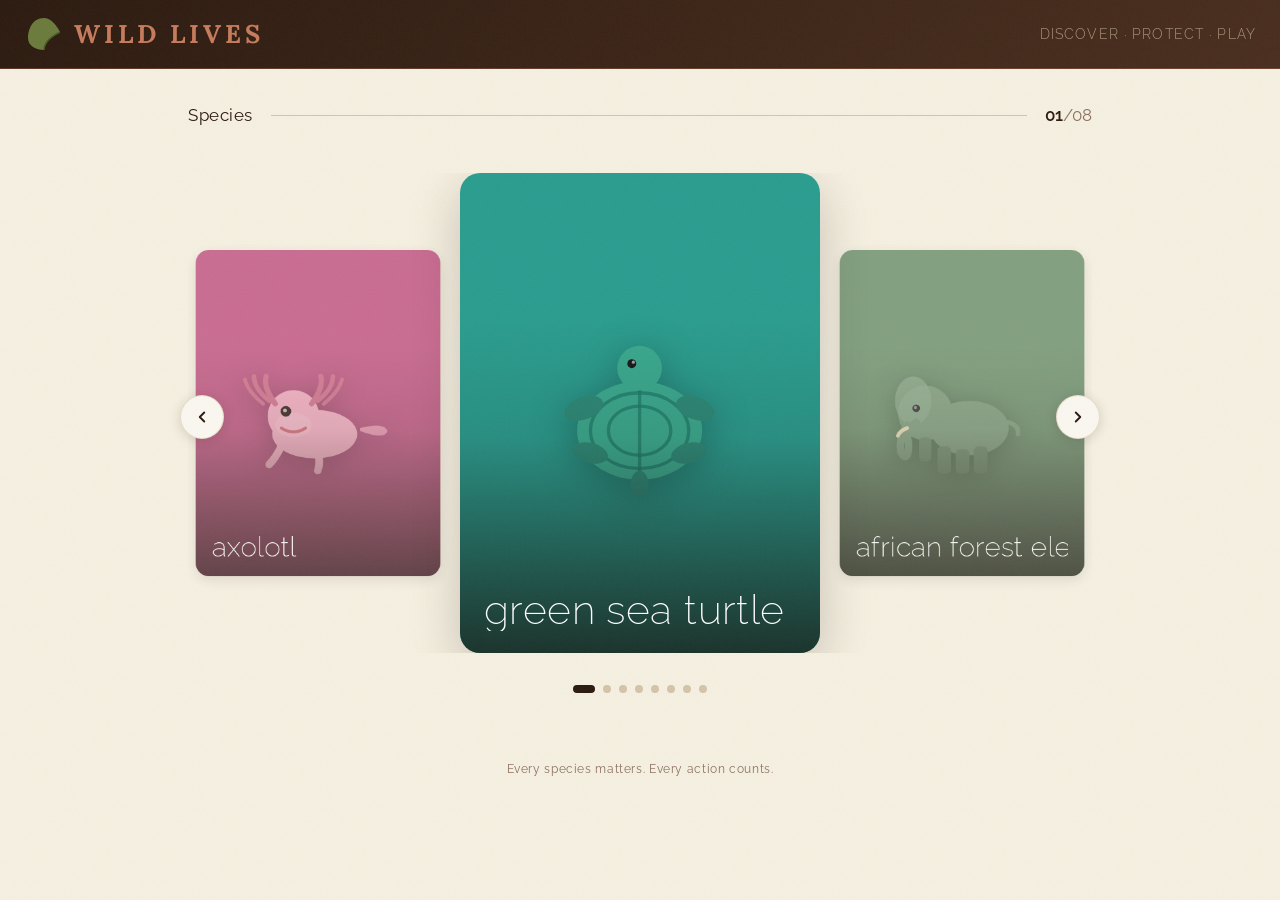
==== index.html @ 4d159b08 "Initial commit — Wild Lives Mobile Museum Touch-optimized wildlife conservation museum with 8 specie" ====
<!DOCTYPE html>
<html lang="en">
<head>
  <meta charset="UTF-8">
  <meta name="viewport" content="width=device-width, initial-scale=1.0, user-scalable=no">
  <meta name="apple-mobile-web-app-capable" content="yes">
  <meta name="mobile-web-app-capable" content="yes">
  <meta name="theme-color" content="#2C1A10">
  <title>Wild Lives — Mobile Museum</title>
  <link rel="preconnect" href="https://fonts.googleapis.com">
  <link rel="preconnect" href="https://fonts.gstatic.com" crossorigin>
  <link href="https://fonts.googleapis.com/css2?family=Lora:ital,wght@0,400;0,500;0,600;0,700;1,400&family=Raleway:wght@300;400;500;600;700&display=swap" rel="stylesheet">
  <link rel="stylesheet" href="style/main.css">
</head>
<body>
  <header class="site-header">
    <div class="header-inner">
      <div class="logo-area">
        <svg class="logo-leaf" viewBox="0 0 40 40" width="40" height="40" aria-hidden="true">
          <path d="M20,4 C8,4 4,16 4,24 C4,32 12,36 20,36 C20,28 28,22 36,18 C32,10 26,4 20,4 Z" fill="#6B7B3C"/>
          <path d="M20,36 C20,28 28,22 36,18" stroke="#4A5E28" stroke-width="1.5" fill="none"/>
        </svg>
        <h1 class="logo-text">WILD LIVES</h1>
      </div>
      <p class="tagline">Discover · Protect · Play</p>
    </div>
  </header>

  <main class="gallery" id="gallery" role="main">
    <div class="carousel-header">
      <span class="carousel-label">Species</span>
      <div class="carousel-rule"></div>
      <span class="carousel-counter" id="carousel-counter"><b>01</b>/08</span>
    </div>
    <div class="carousel-viewport" id="carousel-viewport">
      <button class="carousel-nav carousel-nav--prev" id="carousel-prev" aria-label="Previous species">
        <svg width="18" height="18" viewBox="0 0 24 24" fill="none" stroke="currentColor" stroke-width="2.5" stroke-linecap="round" stroke-linejoin="round" aria-hidden="true"><polyline points="15 18 9 12 15 6"/></svg>
      </button>
      <div class="carousel-track" id="gallery-grid"></div>
      <button class="carousel-nav carousel-nav--next" id="carousel-next" aria-label="Next species">
        <svg width="18" height="18" viewBox="0 0 24 24" fill="none" stroke="currentColor" stroke-width="2.5" stroke-linecap="round" stroke-linejoin="round" aria-hidden="true"><polyline points="9 18 15 12 9 6"/></svg>
      </button>
    </div>
    <div class="carousel-dots" id="carousel-dots"></div>
  </main>

  <footer class="site-footer">
    <p>Every species matters. Every action counts.</p>
  </footer>

  <!-- Species Detail Modal -->
  <div class="modal-overlay" id="detail-modal" hidden aria-modal="true" role="dialog" aria-labelledby="modal-name">
    <div class="modal-backdrop" id="detail-backdrop"></div>
    <div class="modal-card" role="document">
      <button class="btn-close" id="close-detail" aria-label="Close details">&#x2715;</button>
      <div class="modal-art-area" id="modal-art"></div>
      <div class="modal-content">
        <div class="modal-header-row">
          <span class="status-badge" id="modal-status"></span>
          <div>
            <h2 class="modal-title" id="modal-name"></h2>
            <p class="scientific-name" id="modal-scientific"></p>
          </div>
        </div>
        <div class="modal-stats-row">
          <div class="stat-chip">
            <svg width="14" height="14" viewBox="0 0 24 24" fill="none" stroke="currentColor" stroke-width="2"><circle cx="12" cy="12" r="10"/><line x1="12" y1="8" x2="12" y2="12"/><line x1="12" y1="16" x2="12.01" y2="16"/></svg>
            <span id="modal-population"></span>
          </div>
          <div class="stat-chip">
            <svg width="14" height="14" viewBox="0 0 24 24" fill="none" stroke="currentColor" stroke-width="2"><path d="M3 9l9-7 9 7v11a2 2 0 0 1-2 2H5a2 2 0 0 1-2-2z"/></svg>
            <span id="modal-habitat"></span>
          </div>
        </div>
        <div class="threat-box" id="modal-threat"></div>
        <ul class="facts-list" id="modal-facts"></ul>
        <button class="btn-play" id="btn-play" aria-label="Play mini game for this species">
          <svg width="18" height="18" viewBox="0 0 24 24" aria-hidden="true"><polygon points="6,4 20,12 6,20" fill="currentColor"/></svg>
          Play Game
        </button>
      </div>
    </div>
  </div>

  <!-- Game Modal -->
  <div class="modal-overlay game-overlay" id="game-modal" hidden aria-modal="true" role="dialog" aria-label="Mini game">
    <canvas id="game-canvas" aria-label="Game canvas"></canvas>
    <button class="btn-close game-close-btn" id="close-game" aria-label="Close game">&#x2715;</button>
  </div>

  <script src="js/data.js"></script>
  <script src="js/games/engine.js"></script>
  <script src="js/app.js"></script>
</body>
</html>
---- style/main.css ----
/* ═══════════════════════════════════════════
   WILD LIVES — Mobile Museum Styles
   Design: Nature Distilled — Earthy, Warm, Organic
   Touch-optimized: 16:9 kiosk + phones
═══════════════════════════════════════════ */

@import url('https://fonts.googleapis.com/css2?family=Lora:ital,wght@0,400;0,500;0,600;0,700;1,400&family=Raleway:wght@300;400;500;600;700&display=swap');

:root {
  /* Nature Distilled Palette */
  --bg-page:       #F5F0E1;
  --bg-card:       #FAF7F0;
  --bg-card-warm:  #EDE5D8;
  --terracotta:    #C67B5C;
  --sand-beige:    #D4C4A8;
  --warm-clay:     #B5651D;
  --olive:         #6B7B3C;
  --mahogany:      #2C1A10;
  --cream:         #F5F0E1;
  --text-dark:     #2C1A10;
  --text-mid:      #5C4033;
  --text-muted:    #8C7060;
  --text-light:    #F5F0E1;
  --card-w:        clamp(220px, 38vw, 360px);
  --card-h:        clamp(300px, 52vw, 480px);
  --side-scale:    0.68;
  --shadow:        rgba(90,60,30,0.12);
  --shadow-md:     rgba(90,60,30,0.24);

  --status-cr:    #c0392b;
  --status-en:    #d4631a;
  --status-vu:    #b8960a;

  --radius-card:  20px;
  --radius-btn:   40px;
  --touch-min:    52px;

  --transition: 0.28s cubic-bezier(0.4,0,0.2,1);
}

/* ── Reset ── */
*, *::before, *::after { box-sizing: border-box; margin: 0; padding: 0; }
html { -webkit-tap-highlight-color: transparent; }
body {
  font-family: 'Raleway', system-ui, -apple-system, "Segoe UI", sans-serif;
  background: var(--bg-page);
  color: var(--text-dark);
  min-height: 100dvh;
  overflow-x: hidden;
  -webkit-font-smoothing: antialiased;
  position: relative;
}

/* Subtle grain texture overlay — characteristic of Nature Distilled */
body::after {
  content: '';
  position: fixed;
  inset: 0;
  pointer-events: none;
  z-index: 9999;
  opacity: 0.04;
  background-image: url("data:image/svg+xml,%3Csvg viewBox='0 0 256 256' xmlns='http://www.w3.org/2000/svg'%3E%3Cfilter id='n'%3E%3CfeTurbulence type='fractalNoise' baseFrequency='0.85' numOctaves='4' stitchTiles='stitch'/%3E%3C/filter%3E%3Crect width='100%25' height='100%25' filter='url(%23n)'/%3E%3C/svg%3E");
  background-size: 128px 128px;
}

ul { list-style: none; }
button { border: none; cursor: pointer; font-family: inherit; }
svg { display: block; }

/* ── Header ── */
.site-header {
  position: sticky;
  top: 0;
  z-index: 10;
  background: linear-gradient(135deg, #2C1A10 0%, #4A2E1E 100%);
  border-bottom: 1px solid rgba(198,123,92,0.3);
  padding: 14px 24px;
}
.header-inner {
  max-width: 1400px;
  margin: 0 auto;
  display: flex;
  align-items: center;
  justify-content: space-between;
  gap: 12px;
}
.logo-area {
  display: flex;
  align-items: center;
  gap: 10px;
}
.logo-leaf { flex-shrink: 0; }
.logo-text {
  font-family: 'Lora', Georgia, "Times New Roman", serif;
  font-size: clamp(1.1rem, 3vw, 1.6rem);
  font-weight: 700;
  letter-spacing: 0.15em;
  color: var(--terracotta);
  line-height: 1;
}
.tagline {
  font-size: clamp(0.7rem, 1.8vw, 0.88rem);
  color: rgba(212,196,168,0.7);
  letter-spacing: 0.08em;
  text-transform: uppercase;
  font-weight: 300;
}

/* ── Gallery / Carousel ── */
.gallery {
  max-width: 960px;
  margin: 0 auto;
  padding: 36px 28px 48px;
}

/* Header row: Species ──────── 01/08 */
.carousel-header {
  display: flex;
  align-items: center;
  gap: 18px;
  margin-bottom: 32px;
}
.carousel-label {
  font-family: 'Raleway', sans-serif;
  font-size: 1.05rem;
  font-weight: 400;
  color: var(--text-dark);
  letter-spacing: 0.03em;
  white-space: nowrap;
}
.carousel-rule {
  flex: 1;
  height: 1px;
  background: var(--sand-beige);
}
.carousel-counter {
  font-family: 'Raleway', sans-serif;
  font-size: 1.05rem;
  color: var(--text-muted);
  white-space: nowrap;
}
.carousel-counter b {
  font-weight: 600;
  color: var(--text-dark);
}

/* Viewport: clips overflow, contains arrows */
.carousel-viewport {
  position: relative;
  display: flex;
  align-items: center;
  justify-content: center;
  touch-action: pan-y;
  cursor: grab;
}
.carousel-viewport:active {
  cursor: grabbing;
}

/* Track: three cards in a row — fixed height prevents layout pop */
.carousel-track {
  display: flex;
  align-items: center;
  justify-content: center;
  gap: clamp(12px, 2vw, 20px);
  width: 100%;
  overflow: hidden;
  height: clamp(300px, 52vw, 480px);
  margin: 16px 0 24px;
}

/* ── Species Card (carousel version) ── */
.species-card {
  flex-shrink: 0;
  /* Fixed base = center card size; visual sizing via scale (GPU-accelerated) */
  width: var(--card-w);
  height: var(--card-h);
  border-radius: 20px;
  overflow: hidden;
  cursor: pointer;
  position: relative;
  -webkit-user-select: none;
  user-select: none;
  touch-action: manipulation;
  will-change: scale, translate, opacity;
  /* Only compositor-thread properties — no layout reflow */
  transition: scale   0.42s cubic-bezier(0.34,1.10,0.64,1),
              translate 0.42s cubic-bezier(0.34,1.10,0.64,1),
              opacity  0.42s cubic-bezier(0.4,0,0.2,1),
              box-shadow 0.42s cubic-bezier(0.4,0,0.2,1);
}

/* Flex order ensures left|center|right regardless of DOM position */
.species-card.is-left   { order: 1; }
.species-card.is-center { order: 2; }
.species-card.is-right  { order: 3; }
.species-card.is-hidden { order: 4; display: none; }

/* Center card — full size */
.species-card.is-center {
  scale: 1;
  opacity: 1;
  box-shadow: 0 16px 48px rgba(44,26,16,0.22);
  z-index: 2;
}

/* Side cards — scaled down, compensate layout space with negative margin */
.species-card.is-left,
.species-card.is-right {
  scale: var(--side-scale);
  margin-inline: calc(var(--card-w) * (var(--side-scale) - 1) / 2);
  opacity: 0.82;
  box-shadow: 0 6px 20px rgba(44,26,16,0.12);
  z-index: 1;
}

/* Hover lift */
@media (hover: hover) {
  .species-card.is-center:hover {
    translate: 0 -5px;
    box-shadow: 0 24px 56px rgba(44,26,16,0.28);
  }
  .species-card.is-left:hover,
  .species-card.is-right:hover {
    opacity: 1;
    translate: 0 -3px;
  }
}
.species-card:active { scale: 0.96 !important; }
.species-card:focus-visible {
  outline: 3px solid var(--terracotta);
  outline-offset: 3px;
}

/* Full-bleed art inside card */
.card-art-area {
  width: 100%;
  height: 100%;
  display: flex;
  align-items: center;
  justify-content: center;
  position: relative;
  overflow: hidden;
}
.card-art-area svg {
  width: 62%;
  height: 62%;
  position: relative;
  z-index: 1;
  filter: drop-shadow(0 6px 18px rgba(0,0,0,0.25));
  transition: transform 0.35s ease;
}
.species-card:hover .card-art-area svg,
.species-card:focus-visible .card-art-area svg {
  transform: scale(1.08);
}

/* Bottom gradient for text legibility */
.card-gradient {
  position: absolute;
  inset: 0;
  background: linear-gradient(to top, rgba(20,10,5,0.72) 0%, rgba(20,10,5,0.1) 45%, transparent 70%);
  z-index: 2;
  pointer-events: none;
}

/* Name overlay */
.card-name-overlay {
  position: absolute;
  bottom: 0;
  left: 0;
  right: 0;
  padding: clamp(14px, 2.5vw, 22px) clamp(16px, 3vw, 24px);
  z-index: 3;
}
.card-name {
  font-family: 'Raleway', sans-serif;
  font-size: clamp(1.5rem, 3.2vw, 2.6rem);
  font-weight: 200;
  color: #fff;
  letter-spacing: 0.01em;
  line-height: 1;
  text-transform: lowercase;
  overflow: hidden;
  white-space: nowrap;
  text-overflow: clip;
}

/* ── Status Badge colors (kept for modal) ── */
.badge-CR { background: var(--status-cr); }
.badge-EN { background: var(--status-en); }
.badge-VU { background: var(--status-vu); }

/* ── Carousel Navigation ── */
.carousel-nav {
  position: absolute;
  z-index: 10;
  width: 44px;
  height: 44px;
  border-radius: 50%;
  background: var(--bg-card);
  color: var(--text-dark);
  box-shadow: 0 2px 12px rgba(44,26,16,0.15);
  display: flex;
  align-items: center;
  justify-content: center;
  cursor: pointer;
  transition: background var(--transition), box-shadow var(--transition), transform var(--transition);
  border: 1px solid rgba(212,196,168,0.5);
  flex-shrink: 0;
}
.carousel-nav--prev { left: -8px; }
.carousel-nav--next { right: -8px; }
@media (hover: hover) {
  .carousel-nav:hover {
    background: var(--terracotta);
    color: #fff;
    box-shadow: 0 4px 20px rgba(198,123,92,0.35);
  }
}
.carousel-nav:active {
  transform: scale(0.92);
}

/* ── Carousel Dots ── */
.carousel-dots {
  display: flex;
  justify-content: center;
  align-items: center;
  gap: 8px;
  padding-top: 8px;
}
.carousel-dot {
  width: 8px;
  height: 8px;
  border-radius: 50%;
  background: var(--sand-beige);
  border: none;
  cursor: pointer;
  padding: 0;
  transition: background 0.25s ease, width 0.25s ease;
}
.carousel-dot.is-active {
  background: var(--text-dark);
  width: 22px;
  border-radius: 4px;
}

/* ── Status Badge colors ── */
.badge-CR { background: var(--status-cr); }
.badge-EN { background: var(--status-en); }
.badge-VU { background: var(--status-vu); }

/* ── Footer ── */
.site-footer {
  text-align: center;
  padding: 20px;
  color: var(--text-muted);
  font-size: 0.78rem;
  letter-spacing: 0.05em;
}

/* ═══════════════════════════════════════
   MODALS
═══════════════════════════════════════ */
.modal-overlay {
  position: fixed;
  inset: 0;
  z-index: 100;
  display: flex;
  align-items: flex-end;
  justify-content: center;
}
.modal-overlay[hidden] { display: none !important; }
.modal-backdrop {
  position: absolute;
  inset: 0;
  background: rgba(30,15,10,0.80);
  backdrop-filter: blur(6px);
  -webkit-backdrop-filter: blur(6px);
}

/* ── Detail Modal Card ── */
.modal-card {
  position: relative;
  z-index: 1;
  background: var(--bg-card);
  color: var(--text-dark);
  border-radius: 24px 24px 0 0;
  width: 100%;
  max-width: 600px;
  max-height: 92dvh;
  overflow-y: auto;
  overscroll-behavior: contain;
  animation: slideUp 0.32s cubic-bezier(0.4,0,0.2,1);
}
@keyframes slideUp {
  from { transform: translateY(100%); opacity: 0; }
  to   { transform: translateY(0);    opacity: 1; }
}
.modal-art-area {
  width: 100%;
  height: 200px;
  display: flex;
  align-items: center;
  justify-content: center;
  position: relative;
  border-radius: 24px 24px 0 0;
  overflow: hidden;
}
.modal-art-area svg {
  width: 160px;
  height: 160px;
  position: relative;
  z-index: 1;
  filter: drop-shadow(0 6px 20px rgba(90,60,30,0.25));
}
.modal-content {
  padding: 20px 24px 32px;
  display: flex;
  flex-direction: column;
  gap: 14px;
}
.modal-header-row {
  display: flex;
  align-items: flex-start;
  gap: 12px;
  flex-wrap: wrap;
}
.status-badge {
  display: inline-flex;
  align-items: center;
  padding: 5px 14px;
  border-radius: 20px;
  font-size: 0.72rem;
  font-weight: 700;
  letter-spacing: 0.08em;
  text-transform: uppercase;
  color: #fff;
  flex-shrink: 0;
  margin-top: 4px;
}
.modal-title {
  font-family: 'Lora', Georgia, serif;
  font-size: clamp(1.2rem, 4vw, 1.6rem);
  font-weight: 700;
  line-height: 1.2;
  color: var(--text-dark);
}
.scientific-name {
  font-style: italic;
  font-size: 0.82rem;
  color: var(--text-muted);
  margin-top: 2px;
}
.modal-stats-row {
  display: flex;
  gap: 10px;
  flex-wrap: wrap;
}
.stat-chip {
  display: flex;
  align-items: center;
  gap: 6px;
  background: rgba(107,123,60,0.08);
  border: 1px solid rgba(107,123,60,0.2);
  border-radius: 20px;
  padding: 6px 14px;
  font-size: 0.78rem;
  color: var(--text-mid);
}
.threat-box {
  background: rgba(192,57,43,0.06);
  border-left: 3px solid var(--status-cr);
  border-radius: 0 10px 10px 0;
  padding: 10px 14px;
  font-size: 0.84rem;
  color: var(--text-mid);
  line-height: 1.6;
}
.facts-list {
  display: flex;
  flex-direction: column;
  gap: 8px;
}
.facts-list li {
  display: flex;
  gap: 10px;
  align-items: flex-start;
  font-size: 0.85rem;
  color: var(--text-mid);
  line-height: 1.6;
}
/* SVG leaf icon replacing emoji */
.facts-list li::before {
  content: '';
  flex-shrink: 0;
  width: 16px;
  height: 16px;
  margin-top: 2px;
  background-image: url("data:image/svg+xml,%3Csvg xmlns='http://www.w3.org/2000/svg' viewBox='0 0 24 24' fill='%236B7B3C'%3E%3Cpath d='M17 8C8 10 5.9 16.17 3.82 19.41L5.71 21C7 19.76 8.54 18.76 10.34 18.34C12.14 17.91 14.1 18.05 16 19L18 17C16.27 15.42 14.13 14.53 12 14.5C12 14.5 17 12 17 8Z'/%3E%3C/svg%3E");
  background-size: contain;
  background-repeat: no-repeat;
}
.btn-play {
  display: flex;
  align-items: center;
  justify-content: center;
  gap: 10px;
  background: linear-gradient(135deg, var(--terracotta), var(--warm-clay));
  color: #fff;
  font-size: 1rem;
  font-weight: 700;
  font-family: 'Raleway', sans-serif;
  letter-spacing: 0.05em;
  padding: 16px 32px;
  border-radius: var(--radius-btn);
  min-height: var(--touch-min);
  box-shadow: 0 4px 20px rgba(198,123,92,0.4);
  transition: transform var(--transition), box-shadow var(--transition);
  margin-top: 6px;
}
.btn-play:active {
  transform: scale(0.96);
  box-shadow: 0 2px 8px rgba(198,123,92,0.3);
}
@media (hover: hover) {
  .btn-play:hover {
    transform: translateY(-2px);
    box-shadow: 0 8px 28px rgba(198,123,92,0.55);
  }
}

/* ── Close Button ── */
.btn-close {
  position: absolute;
  top: 16px;
  right: 16px;
  z-index: 10;
  border-radius: 50%;
  background: rgba(44,26,16,0.4);
  color: #fff;
  font-size: 1rem;
  display: flex;
  align-items: center;
  justify-content: center;
  transition: background var(--transition);
  min-width: var(--touch-min);
  min-height: var(--touch-min);
  width: var(--touch-min);
  height: var(--touch-min);
}
.btn-close:active, .btn-close:hover {
  background: rgba(44,26,16,0.7);
}

/* ── Game Modal ── */
.game-overlay {
  background: #000;
  align-items: stretch;
  justify-content: stretch;
}
.game-overlay[hidden] { display: none !important; }
#game-canvas {
  display: block;
  width: 100%;
  height: 100%;
  touch-action: none;
}
.game-close-btn {
  position: fixed;
  top: 16px;
  right: 16px;
  z-index: 200;
  background: rgba(0,0,0,0.55);
  color: #fff;
  border-radius: 50%;
  min-width: var(--touch-min);
  min-height: var(--touch-min);
  font-size: 1.1rem;
  display: flex;
  align-items: center;
  justify-content: center;
}

/* ═══════════════════════════════════════
   RESPONSIVE
═══════════════════════════════════════ */

/* Tablet landscape / kiosk 16:9 */
@media (min-width: 1024px) {
  .modal-overlay { align-items: center; }
  .modal-card {
    border-radius: 24px;
    max-height: 88dvh;
  }
}

/* Phone portrait */
@media (max-width: 640px) {
  .gallery { padding: 20px 14px 32px; }
  .header-inner { flex-direction: column; align-items: flex-start; gap: 4px; }
  .carousel-nav--prev { left: -4px; }
  .carousel-nav--next { right: -4px; }
}

/* Landscape phone — tighten card size via CSS vars */
@media (max-width: 768px) and (orientation: landscape) {
  :root {
    --card-w: clamp(160px, 32vw, 260px);
    --card-h: clamp(180px, 46vh, 300px);
  }
  .carousel-track { height: clamp(180px, 46vh, 300px); }
}

/* Focus styles for keyboard navigation */
:focus-visible {
  outline: 3px solid var(--terracotta);
  outline-offset: 2px;
}

/* Respect reduced motion */
@media (prefers-reduced-motion: reduce) {
  *, *::before, *::after { transition-duration: 0.01ms !important; animation-duration: 0.01ms !important; }
}
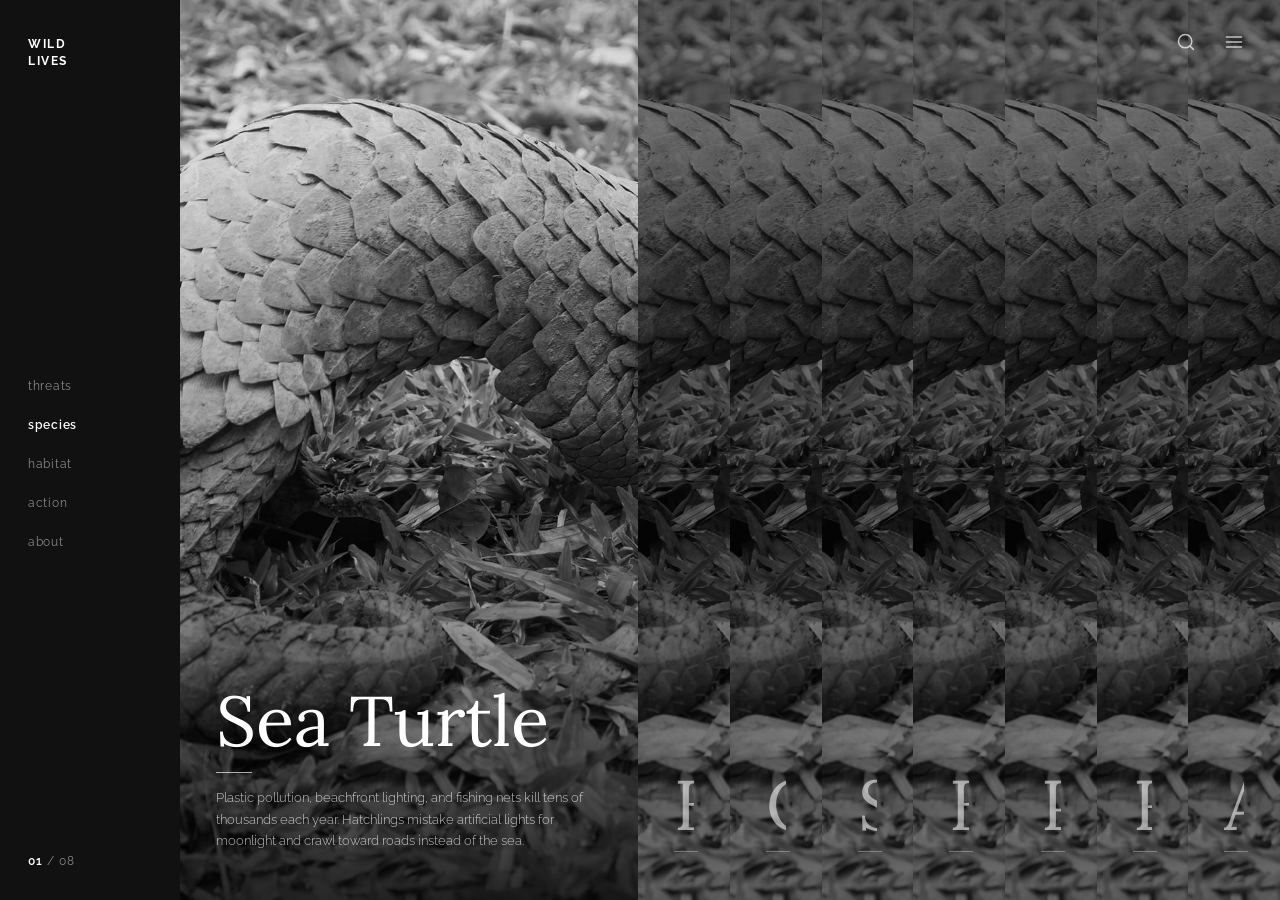
==== commit 7da2768b: "Redesign UI to inDanger-style accordion layout - Replace carousel with full-viewport dark accordion " ====
--- a/index.html
+++ b/index.html
@@ -5,7 +5,7 @@
   <meta name="viewport" content="width=device-width, initial-scale=1.0, user-scalable=no">
   <meta name="apple-mobile-web-app-capable" content="yes">
   <meta name="mobile-web-app-capable" content="yes">
-  <meta name="theme-color" content="#2C1A10">
+  <meta name="theme-color" content="#111111">
   <title>Wild Lives — Mobile Museum</title>
   <link rel="preconnect" href="https://fonts.googleapis.com">
   <link rel="preconnect" href="https://fonts.gstatic.com" crossorigin>
@@ -13,42 +13,40 @@
   <link rel="stylesheet" href="style/main.css">
 </head>
 <body>
-  <header class="site-header">
-    <div class="header-inner">
-      <div class="logo-area">
-        <svg class="logo-leaf" viewBox="0 0 40 40" width="40" height="40" aria-hidden="true">
-          <path d="M20,4 C8,4 4,16 4,24 C4,32 12,36 20,36 C20,28 28,22 36,18 C32,10 26,4 20,4 Z" fill="#6B7B3C"/>
-          <path d="M20,36 C20,28 28,22 36,18" stroke="#4A5E28" stroke-width="1.5" fill="none"/>
-        </svg>
-        <h1 class="logo-text">WILD LIVES</h1>
-      </div>
-      <p class="tagline">Discover · Protect · Play</p>
-    </div>
-  </header>
 
-  <main class="gallery" id="gallery" role="main">
-    <div class="carousel-header">
-      <span class="carousel-label">Species</span>
-      <div class="carousel-rule"></div>
-      <span class="carousel-counter" id="carousel-counter"><b>01</b>/08</span>
-    </div>
-    <div class="carousel-viewport" id="carousel-viewport">
-      <button class="carousel-nav carousel-nav--prev" id="carousel-prev" aria-label="Previous species">
-        <svg width="18" height="18" viewBox="0 0 24 24" fill="none" stroke="currentColor" stroke-width="2.5" stroke-linecap="round" stroke-linejoin="round" aria-hidden="true"><polyline points="15 18 9 12 15 6"/></svg>
-      </button>
-      <div class="carousel-track" id="gallery-grid"></div>
-      <button class="carousel-nav carousel-nav--next" id="carousel-next" aria-label="Next species">
-        <svg width="18" height="18" viewBox="0 0 24 24" fill="none" stroke="currentColor" stroke-width="2.5" stroke-linecap="round" stroke-linejoin="round" aria-hidden="true"><polyline points="9 18 15 12 9 6"/></svg>
-      </button>
-    </div>
-    <div class="carousel-dots" id="carousel-dots"></div>
-  </main>
+  <!-- ── Left Sidebar ── -->
+  <aside class="sidebar">
+    <div class="sidebar-brand">Wild<br>Lives</div>
+    <nav class="sidebar-nav" aria-label="Main navigation">
+      <ul>
+        <li><button class="nav-link">threats</button></li>
+        <li><button class="nav-link nav-link--active">species</button></li>
+        <li><button class="nav-link">habitat</button></li>
+        <li><button class="nav-link">action</button></li>
+        <li><button class="nav-link">about</button></li>
+      </ul>
+    </nav>
+    <div class="sidebar-counter" id="carousel-counter"><b>01</b> / 08</div>
+  </aside>
 
-  <footer class="site-footer">
-    <p>Every species matters. Every action counts.</p>
-  </footer>
+  <!-- ── Top-right icons ── -->
+  <div class="top-icons">
+    <button class="icon-btn" aria-label="Search">
+      <svg width="20" height="20" viewBox="0 0 24 24" fill="none" stroke="currentColor" stroke-width="1.8" stroke-linecap="round" stroke-linejoin="round">
+        <circle cx="11" cy="11" r="8"/><line x1="21" y1="21" x2="16.65" y2="16.65"/>
+      </svg>
+    </button>
+    <button class="icon-btn" aria-label="Menu">
+      <svg width="20" height="20" viewBox="0 0 24 24" fill="none" stroke="currentColor" stroke-width="1.8" stroke-linecap="round" stroke-linejoin="round">
+        <line x1="3" y1="6" x2="21" y2="6"/><line x1="3" y1="12" x2="21" y2="12"/><line x1="3" y1="18" x2="21" y2="18"/>
+      </svg>
+    </button>
+  </div>
 
-  <!-- Species Detail Modal -->
+  <!-- ── Accordion Panels ── -->
+  <main class="panels-area" id="panels-area" role="main" aria-label="Species gallery"></main>
+
+  <!-- ── Species Detail Modal ── -->
   <div class="modal-overlay" id="detail-modal" hidden aria-modal="true" role="dialog" aria-labelledby="modal-name">
     <div class="modal-backdrop" id="detail-backdrop"></div>
     <div class="modal-card" role="document">
@@ -82,7 +80,7 @@
     </div>
   </div>
 
-  <!-- Game Modal -->
+  <!-- ── Game Modal ── -->
   <div class="modal-overlay game-overlay" id="game-modal" hidden aria-modal="true" role="dialog" aria-label="Mini game">
     <canvas id="game-canvas" aria-label="Game canvas"></canvas>
     <button class="btn-close game-close-btn" id="close-game" aria-label="Close game">&#x2715;</button>
--- a/style/main.css
+++ b/style/main.css
@@ -1,367 +1,286 @@
 /* ═══════════════════════════════════════════
-   WILD LIVES — Mobile Museum Styles
-   Design: Nature Distilled — Earthy, Warm, Organic
+   WILD LIVES — Accordion Gallery
+   Design: inDanger-inspired — Dark, Editorial
    Touch-optimized: 16:9 kiosk + phones
 ═══════════════════════════════════════════ */
 
 @import url('https://fonts.googleapis.com/css2?family=Lora:ital,wght@0,400;0,500;0,600;0,700;1,400&family=Raleway:wght@300;400;500;600;700&display=swap');
 
 :root {
-  /* Nature Distilled Palette */
-  --bg-page:       #F5F0E1;
-  --bg-card:       #FAF7F0;
-  --bg-card-warm:  #EDE5D8;
-  --terracotta:    #C67B5C;
-  --sand-beige:    #D4C4A8;
-  --warm-clay:     #B5651D;
-  --olive:         #6B7B3C;
-  --mahogany:      #2C1A10;
-  --cream:         #F5F0E1;
-  --text-dark:     #2C1A10;
-  --text-mid:      #5C4033;
-  --text-muted:    #8C7060;
-  --text-light:    #F5F0E1;
-  --card-w:        clamp(220px, 38vw, 360px);
-  --card-h:        clamp(300px, 52vw, 480px);
-  --side-scale:    0.68;
-  --shadow:        rgba(90,60,30,0.12);
-  --shadow-md:     rgba(90,60,30,0.24);
-
+  /* ── Layout ── */
+  --sidebar-w: 180px;
+
+  /* ── Dark palette ── */
+  --bg:             #0d0d0d;
+  --sidebar-bg:     #111111;
+  --text-white:     #ffffff;
+  --text-muted:     #888888;
+  --text-dim:       rgba(255,255,255,0.45);
+
+  /* ── Transitions ── */
+  --t-panel: 0.62s cubic-bezier(0.4, 0, 0.2, 1);
+  --t-ui:    0.28s ease;
+
+  /* ── Modal palette (light card over dark backdrop) ── */
+  --bg-card:      #FAF7F0;
+  --text-dark:    #2C1A10;
+  --text-mid:     #5C4033;
+  --text-muted-w: #8C7060;
+  --sand-beige:   #D4C4A8;
+  --terracotta:   #C67B5C;
+  --warm-clay:    #B5651D;
+  --olive:        #6B7B3C;
   --status-cr:    #c0392b;
   --status-en:    #d4631a;
   --status-vu:    #b8960a;
-
-  --radius-card:  20px;
   --radius-btn:   40px;
   --touch-min:    52px;
-
-  --transition: 0.28s cubic-bezier(0.4,0,0.2,1);
+  --transition:   0.28s cubic-bezier(0.4,0,0.2,1);
 }
 
 /* ── Reset ── */
 *, *::before, *::after { box-sizing: border-box; margin: 0; padding: 0; }
 html { -webkit-tap-highlight-color: transparent; }
-body {
-  font-family: 'Raleway', system-ui, -apple-system, "Segoe UI", sans-serif;
-  background: var(--bg-page);
-  color: var(--text-dark);
-  min-height: 100dvh;
-  overflow-x: hidden;
-  -webkit-font-smoothing: antialiased;
-  position: relative;
-}
-
-/* Subtle grain texture overlay — characteristic of Nature Distilled */
-body::after {
-  content: '';
-  position: fixed;
-  inset: 0;
-  pointer-events: none;
-  z-index: 9999;
-  opacity: 0.04;
-  background-image: url("data:image/svg+xml,%3Csvg viewBox='0 0 256 256' xmlns='http://www.w3.org/2000/svg'%3E%3Cfilter id='n'%3E%3CfeTurbulence type='fractalNoise' baseFrequency='0.85' numOctaves='4' stitchTiles='stitch'/%3E%3C/filter%3E%3Crect width='100%25' height='100%25' filter='url(%23n)'/%3E%3C/svg%3E");
-  background-size: 128px 128px;
-}
-
 ul { list-style: none; }
 button { border: none; cursor: pointer; font-family: inherit; }
 svg { display: block; }
 
-/* ── Header ── */
-.site-header {
-  position: sticky;
-  top: 0;
-  z-index: 10;
-  background: linear-gradient(135deg, #2C1A10 0%, #4A2E1E 100%);
-  border-bottom: 1px solid rgba(198,123,92,0.3);
-  padding: 14px 24px;
-}
-.header-inner {
-  max-width: 1400px;
-  margin: 0 auto;
-  display: flex;
-  align-items: center;
-  justify-content: space-between;
-  gap: 12px;
-}
-.logo-area {
-  display: flex;
-  align-items: center;
-  gap: 10px;
-}
-.logo-leaf { flex-shrink: 0; }
-.logo-text {
-  font-family: 'Lora', Georgia, "Times New Roman", serif;
-  font-size: clamp(1.1rem, 3vw, 1.6rem);
+/* ═══════════════════════════════════════
+   BODY — Full-viewport dark flex layout
+═══════════════════════════════════════ */
+body {
+  font-family: 'Raleway', system-ui, -apple-system, sans-serif;
+  background: var(--bg);
+  color: var(--text-white);
+  height: 100dvh;
+  overflow: hidden;
+  display: flex;
+  -webkit-font-smoothing: antialiased;
+}
+
+/* ═══════════════════════════════════════
+   SIDEBAR
+═══════════════════════════════════════ */
+.sidebar {
+  width: var(--sidebar-w);
+  flex-shrink: 0;
+  background: var(--sidebar-bg);
+  display: flex;
+  flex-direction: column;
+  padding: 36px 28px 32px;
+  position: relative;
+  z-index: 20;
+}
+
+.sidebar-brand {
+  font-family: 'Raleway', sans-serif;
+  font-size: 0.72rem;
   font-weight: 700;
-  letter-spacing: 0.15em;
-  color: var(--terracotta);
-  line-height: 1;
-}
-.tagline {
-  font-size: clamp(0.7rem, 1.8vw, 0.88rem);
-  color: rgba(212,196,168,0.7);
+  letter-spacing: 0.14em;
+  text-transform: uppercase;
+  color: var(--text-white);
+  line-height: 1.5;
+}
+
+/* Nav pushed to vertical center */
+.sidebar-nav {
+  margin: auto 0;
+}
+
+.sidebar-nav ul {
+  display: flex;
+  flex-direction: column;
+  gap: 20px;
+}
+
+.nav-link {
+  background: none;
+  padding: 0;
+  font-family: 'Raleway', sans-serif;
+  font-size: 0.78rem;
+  font-weight: 400;
+  letter-spacing: 0.06em;
+  color: var(--text-muted);
+  text-align: left;
+  transition: color var(--t-ui);
+}
+
+.nav-link--active {
+  color: var(--text-white);
+  font-weight: 600;
+}
+
+@media (hover: hover) {
+  .nav-link:hover { color: var(--text-white); }
+}
+
+/* Counter: 01 / 08 */
+.sidebar-counter {
+  font-family: 'Raleway', sans-serif;
+  font-size: 0.72rem;
   letter-spacing: 0.08em;
-  text-transform: uppercase;
-  font-weight: 300;
-}
-
-/* ── Gallery / Carousel ── */
-.gallery {
-  max-width: 960px;
-  margin: 0 auto;
-  padding: 36px 28px 48px;
-}
-
-/* Header row: Species ──────── 01/08 */
-.carousel-header {
-  display: flex;
-  align-items: center;
-  gap: 18px;
-  margin-bottom: 32px;
-}
-.carousel-label {
-  font-family: 'Raleway', sans-serif;
-  font-size: 1.05rem;
-  font-weight: 400;
-  color: var(--text-dark);
-  letter-spacing: 0.03em;
-  white-space: nowrap;
-}
-.carousel-rule {
+  color: var(--text-muted);
+}
+
+.sidebar-counter b {
+  color: var(--text-white);
+  font-weight: 600;
+}
+
+/* ═══════════════════════════════════════
+   TOP-RIGHT ICONS
+═══════════════════════════════════════ */
+.top-icons {
+  position: fixed;
+  top: 28px;
+  right: 32px;
+  z-index: 50;
+  display: flex;
+  gap: 20px;
+  align-items: center;
+}
+
+.icon-btn {
+  background: none;
+  padding: 4px;
+  color: var(--text-white);
+  opacity: 0.7;
+  transition: opacity var(--t-ui);
+}
+
+@media (hover: hover) {
+  .icon-btn:hover { opacity: 1; }
+}
+
+/* ═══════════════════════════════════════
+   PANELS AREA
+═══════════════════════════════════════ */
+.panels-area {
   flex: 1;
-  height: 1px;
-  background: var(--sand-beige);
-}
-.carousel-counter {
-  font-family: 'Raleway', sans-serif;
-  font-size: 1.05rem;
-  color: var(--text-muted);
-  white-space: nowrap;
-}
-.carousel-counter b {
-  font-weight: 600;
-  color: var(--text-dark);
-}
-
-/* Viewport: clips overflow, contains arrows */
-.carousel-viewport {
+  display: flex;
+  height: 100dvh;
+  overflow: hidden;
+}
+
+/* ── Individual species panel ── */
+.species-panel {
+  flex: 1;
   position: relative;
-  display: flex;
-  align-items: center;
-  justify-content: center;
-  touch-action: pan-y;
-  cursor: grab;
-}
-.carousel-viewport:active {
-  cursor: grabbing;
-}
-
-/* Track: three cards in a row — fixed height prevents layout pop */
-.carousel-track {
-  display: flex;
-  align-items: center;
-  justify-content: center;
-  gap: clamp(12px, 2vw, 20px);
-  width: 100%;
-  overflow: hidden;
-  height: clamp(300px, 52vw, 480px);
-  margin: 16px 0 24px;
-}
-
-/* ── Species Card (carousel version) ── */
-.species-card {
-  flex-shrink: 0;
-  /* Fixed base = center card size; visual sizing via scale (GPU-accelerated) */
-  width: var(--card-w);
-  height: var(--card-h);
-  border-radius: 20px;
   overflow: hidden;
   cursor: pointer;
-  position: relative;
+  transition: flex var(--t-panel);
   -webkit-user-select: none;
   user-select: none;
-  touch-action: manipulation;
-  will-change: scale, translate, opacity;
-  /* Only compositor-thread properties — no layout reflow */
-  transition: scale   0.42s cubic-bezier(0.34,1.10,0.64,1),
-              translate 0.42s cubic-bezier(0.34,1.10,0.64,1),
-              opacity  0.42s cubic-bezier(0.4,0,0.2,1),
-              box-shadow 0.42s cubic-bezier(0.4,0,0.2,1);
-}
-
-/* Flex order ensures left|center|right regardless of DOM position */
-.species-card.is-left   { order: 1; }
-.species-card.is-center { order: 2; }
-.species-card.is-right  { order: 3; }
-.species-card.is-hidden { order: 4; display: none; }
-
-/* Center card — full size */
-.species-card.is-center {
-  scale: 1;
-  opacity: 1;
-  box-shadow: 0 16px 48px rgba(44,26,16,0.22);
-  z-index: 2;
-}
-
-/* Side cards — scaled down, compensate layout space with negative margin */
-.species-card.is-left,
-.species-card.is-right {
-  scale: var(--side-scale);
-  margin-inline: calc(var(--card-w) * (var(--side-scale) - 1) / 2);
-  opacity: 0.82;
-  box-shadow: 0 6px 20px rgba(44,26,16,0.12);
-  z-index: 1;
-}
-
-/* Hover lift */
-@media (hover: hover) {
-  .species-card.is-center:hover {
-    translate: 0 -5px;
-    box-shadow: 0 24px 56px rgba(44,26,16,0.28);
-  }
-  .species-card.is-left:hover,
-  .species-card.is-right:hover {
-    opacity: 1;
-    translate: 0 -3px;
-  }
-}
-.species-card:active { scale: 0.96 !important; }
-.species-card:focus-visible {
-  outline: 3px solid var(--terracotta);
-  outline-offset: 3px;
-}
-
-/* Full-bleed art inside card */
-.card-art-area {
-  width: 100%;
-  height: 100%;
-  display: flex;
-  align-items: center;
-  justify-content: center;
-  position: relative;
-  overflow: hidden;
-}
-.card-art-area svg {
-  width: 62%;
-  height: 62%;
-  position: relative;
-  z-index: 1;
-  filter: drop-shadow(0 6px 18px rgba(0,0,0,0.25));
-  transition: transform 0.35s ease;
-}
-.species-card:hover .card-art-area svg,
-.species-card:focus-visible .card-art-area svg {
-  transform: scale(1.08);
-}
-
-/* Bottom gradient for text legibility */
-.card-gradient {
+}
+
+.species-panel.is-active {
+  flex: 5;
+  cursor: pointer;
+}
+
+/* Placeholder background — user replaces with real photo */
+.panel-bg {
   position: absolute;
   inset: 0;
-  background: linear-gradient(to top, rgba(20,10,5,0.72) 0%, rgba(20,10,5,0.1) 45%, transparent 70%);
-  z-index: 2;
-  pointer-events: none;
-}
-
-/* Name overlay */
-.card-name-overlay {
+  background-size: cover;
+  background-position: center;
+  filter: grayscale(1);
+}
+
+/* Dark gradient overlay — heavier on inactive panels */
+.panel-overlay {
+  position: absolute;
+  inset: 0;
+  background: linear-gradient(
+    to top,
+    rgba(0,0,0,0.82) 0%,
+    rgba(0,0,0,0.18) 45%,
+    rgba(0,0,0,0.08) 100%
+  );
+  transition: background var(--t-panel);
+  z-index: 1;
+}
+
+.species-panel:not(.is-active) .panel-overlay {
+  background: rgba(0,0,0,0.52);
+}
+
+/* Text content: name + rule + description */
+.panel-content {
   position: absolute;
   bottom: 0;
   left: 0;
   right: 0;
-  padding: clamp(14px, 2.5vw, 22px) clamp(16px, 3vw, 24px);
-  z-index: 3;
-}
-.card-name {
+  padding: 40px 36px 48px;
+  z-index: 2;
+}
+
+.panel-name {
+  font-family: 'Lora', Georgia, 'Times New Roman', serif;
+  font-size: clamp(2rem, 5.5vw, 6rem);
+  font-weight: 400;
+  color: var(--text-white);
+  line-height: 1;
+  white-space: nowrap;
+  overflow: hidden;
+  margin: 0;
+  transition: opacity var(--t-panel);
+}
+
+.species-panel:not(.is-active) .panel-name {
+  opacity: 0.55;
+}
+
+.panel-rule {
+  width: 36px;
+  height: 1px;
+  background: rgba(255,255,255,0.65);
+  margin: 16px 0 14px;
+  transition: opacity var(--t-panel);
+}
+
+.species-panel:not(.is-active) .panel-rule {
+  width: 24px;
+  opacity: 0.45;
+  margin: 12px 0 0;
+}
+
+/* Description — only shown when active */
+.panel-desc {
   font-family: 'Raleway', sans-serif;
-  font-size: clamp(1.5rem, 3.2vw, 2.6rem);
-  font-weight: 200;
-  color: #fff;
-  letter-spacing: 0.01em;
-  line-height: 1;
-  text-transform: lowercase;
+  font-size: 0.8rem;
+  font-weight: 300;
+  color: rgba(255,255,255,0.72);
+  line-height: 1.7;
+  max-width: 400px;
   overflow: hidden;
-  white-space: nowrap;
-  text-overflow: clip;
-}
-
-/* ── Status Badge colors (kept for modal) ── */
+  max-height: 0;
+  opacity: 0;
+  transition:
+    opacity 0.35s ease 0.3s,
+    max-height 0.4s ease 0.1s;
+}
+
+.species-panel.is-active .panel-desc {
+  opacity: 1;
+  max-height: 160px;
+}
+
+/* Focus ring */
+.species-panel:focus-visible {
+  outline: 2px solid rgba(255,255,255,0.5);
+  outline-offset: -2px;
+}
+
+/* ═══════════════════════════════════════
+   STATUS BADGES
+═══════════════════════════════════════ */
 .badge-CR { background: var(--status-cr); }
 .badge-EN { background: var(--status-en); }
 .badge-VU { background: var(--status-vu); }
 
-/* ── Carousel Navigation ── */
-.carousel-nav {
-  position: absolute;
-  z-index: 10;
-  width: 44px;
-  height: 44px;
-  border-radius: 50%;
-  background: var(--bg-card);
-  color: var(--text-dark);
-  box-shadow: 0 2px 12px rgba(44,26,16,0.15);
-  display: flex;
-  align-items: center;
-  justify-content: center;
-  cursor: pointer;
-  transition: background var(--transition), box-shadow var(--transition), transform var(--transition);
-  border: 1px solid rgba(212,196,168,0.5);
-  flex-shrink: 0;
-}
-.carousel-nav--prev { left: -8px; }
-.carousel-nav--next { right: -8px; }
-@media (hover: hover) {
-  .carousel-nav:hover {
-    background: var(--terracotta);
-    color: #fff;
-    box-shadow: 0 4px 20px rgba(198,123,92,0.35);
-  }
-}
-.carousel-nav:active {
-  transform: scale(0.92);
-}
-
-/* ── Carousel Dots ── */
-.carousel-dots {
-  display: flex;
-  justify-content: center;
-  align-items: center;
-  gap: 8px;
-  padding-top: 8px;
-}
-.carousel-dot {
-  width: 8px;
-  height: 8px;
-  border-radius: 50%;
-  background: var(--sand-beige);
-  border: none;
-  cursor: pointer;
-  padding: 0;
-  transition: background 0.25s ease, width 0.25s ease;
-}
-.carousel-dot.is-active {
-  background: var(--text-dark);
-  width: 22px;
-  border-radius: 4px;
-}
-
-/* ── Status Badge colors ── */
-.badge-CR { background: var(--status-cr); }
-.badge-EN { background: var(--status-en); }
-.badge-VU { background: var(--status-vu); }
-
-/* ── Footer ── */
-.site-footer {
-  text-align: center;
-  padding: 20px;
-  color: var(--text-muted);
-  font-size: 0.78rem;
-  letter-spacing: 0.05em;
-}
-
-/* ═══════════════════════════════════════
-   MODALS
+/* ═══════════════════════════════════════
+   MODAL OVERLAY (shared)
 ═══════════════════════════════════════ */
 .modal-overlay {
   position: fixed;
@@ -371,11 +290,13 @@
   align-items: flex-end;
   justify-content: center;
 }
+
 .modal-overlay[hidden] { display: none !important; }
+
 .modal-backdrop {
   position: absolute;
   inset: 0;
-  background: rgba(30,15,10,0.80);
+  background: rgba(0,0,0,0.82);
   backdrop-filter: blur(6px);
   -webkit-backdrop-filter: blur(6px);
 }
@@ -394,10 +315,12 @@
   overscroll-behavior: contain;
   animation: slideUp 0.32s cubic-bezier(0.4,0,0.2,1);
 }
+
 @keyframes slideUp {
   from { transform: translateY(100%); opacity: 0; }
   to   { transform: translateY(0);    opacity: 1; }
 }
+
 .modal-art-area {
   width: 100%;
   height: 200px;
@@ -408,6 +331,7 @@
   border-radius: 24px 24px 0 0;
   overflow: hidden;
 }
+
 .modal-art-area svg {
   width: 160px;
   height: 160px;
@@ -415,18 +339,21 @@
   z-index: 1;
   filter: drop-shadow(0 6px 20px rgba(90,60,30,0.25));
 }
+
 .modal-content {
   padding: 20px 24px 32px;
   display: flex;
   flex-direction: column;
   gap: 14px;
 }
+
 .modal-header-row {
   display: flex;
   align-items: flex-start;
   gap: 12px;
   flex-wrap: wrap;
 }
+
 .status-badge {
   display: inline-flex;
   align-items: center;
@@ -440,6 +367,7 @@
   flex-shrink: 0;
   margin-top: 4px;
 }
+
 .modal-title {
   font-family: 'Lora', Georgia, serif;
   font-size: clamp(1.2rem, 4vw, 1.6rem);
@@ -447,17 +375,20 @@
   line-height: 1.2;
   color: var(--text-dark);
 }
+
 .scientific-name {
   font-style: italic;
   font-size: 0.82rem;
-  color: var(--text-muted);
+  color: var(--text-muted-w);
   margin-top: 2px;
 }
+
 .modal-stats-row {
   display: flex;
   gap: 10px;
   flex-wrap: wrap;
 }
+
 .stat-chip {
   display: flex;
   align-items: center;
@@ -469,6 +400,7 @@
   font-size: 0.78rem;
   color: var(--text-mid);
 }
+
 .threat-box {
   background: rgba(192,57,43,0.06);
   border-left: 3px solid var(--status-cr);
@@ -478,11 +410,13 @@
   color: var(--text-mid);
   line-height: 1.6;
 }
+
 .facts-list {
   display: flex;
   flex-direction: column;
   gap: 8px;
 }
+
 .facts-list li {
   display: flex;
   gap: 10px;
@@ -491,7 +425,7 @@
   color: var(--text-mid);
   line-height: 1.6;
 }
-/* SVG leaf icon replacing emoji */
+
 .facts-list li::before {
   content: '';
   flex-shrink: 0;
@@ -502,6 +436,7 @@
   background-size: contain;
   background-repeat: no-repeat;
 }
+
 .btn-play {
   display: flex;
   align-items: center;
@@ -520,10 +455,12 @@
   transition: transform var(--transition), box-shadow var(--transition);
   margin-top: 6px;
 }
+
 .btn-play:active {
   transform: scale(0.96);
   box-shadow: 0 2px 8px rgba(198,123,92,0.3);
 }
+
 @media (hover: hover) {
   .btn-play:hover {
     transform: translateY(-2px);
@@ -550,6 +487,7 @@
   width: var(--touch-min);
   height: var(--touch-min);
 }
+
 .btn-close:active, .btn-close:hover {
   background: rgba(44,26,16,0.7);
 }
@@ -560,13 +498,16 @@
   align-items: stretch;
   justify-content: stretch;
 }
+
 .game-overlay[hidden] { display: none !important; }
+
 #game-canvas {
   display: block;
   width: 100%;
   height: 100%;
   touch-action: none;
 }
+
 .game-close-btn {
   position: fixed;
   top: 16px;
@@ -596,30 +537,53 @@
   }
 }
 
-/* Phone portrait */
+/* Narrow sidebar on smaller screens */
+@media (max-width: 900px) {
+  :root { --sidebar-w: 140px; }
+  .panel-content { padding: 28px 24px 36px; }
+}
+
+/* Mobile: stack layout — sidebar becomes a top bar */
 @media (max-width: 640px) {
-  .gallery { padding: 20px 14px 32px; }
-  .header-inner { flex-direction: column; align-items: flex-start; gap: 4px; }
-  .carousel-nav--prev { left: -4px; }
-  .carousel-nav--next { right: -4px; }
-}
-
-/* Landscape phone — tighten card size via CSS vars */
-@media (max-width: 768px) and (orientation: landscape) {
-  :root {
-    --card-w: clamp(160px, 32vw, 260px);
-    --card-h: clamp(180px, 46vh, 300px);
+  body { flex-direction: column; }
+
+  .sidebar {
+    width: 100%;
+    height: auto;
+    flex-direction: row;
+    align-items: center;
+    padding: 16px 20px;
+    gap: 0;
   }
-  .carousel-track { height: clamp(180px, 46vh, 300px); }
-}
-
-/* Focus styles for keyboard navigation */
+
+  .sidebar-brand { margin-right: auto; white-space: nowrap; }
+  .sidebar-nav { display: none; }
+  .sidebar-counter { margin-left: auto; }
+
+  .panels-area {
+    flex: 1;
+    height: auto;
+  }
+
+  .panel-content { padding: 20px 20px 28px; }
+
+  .panel-name {
+    font-size: clamp(1.6rem, 7vw, 3rem);
+  }
+
+  .top-icons { top: 14px; right: 20px; }
+}
+
+/* Reduce motion */
+@media (prefers-reduced-motion: reduce) {
+  *, *::before, *::after {
+    transition-duration: 0.01ms !important;
+    animation-duration: 0.01ms !important;
+  }
+}
+
+/* Focus styles */
 :focus-visible {
-  outline: 3px solid var(--terracotta);
+  outline: 2px solid rgba(255,255,255,0.6);
   outline-offset: 2px;
 }
-
-/* Respect reduced motion */
-@media (prefers-reduced-motion: reduce) {
-  *, *::before, *::after { transition-duration: 0.01ms !important; animation-duration: 0.01ms !important; }
-}
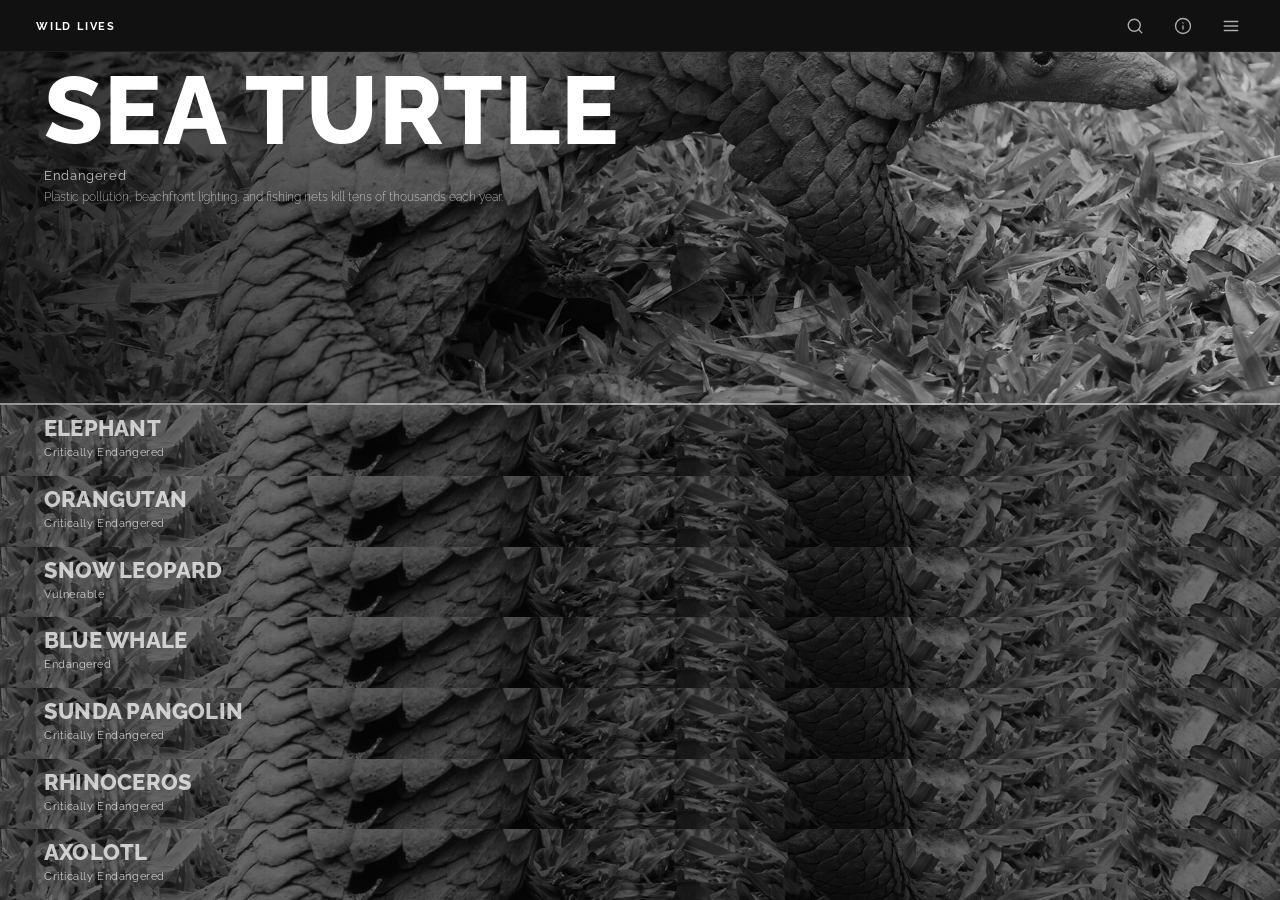
==== commit dcea888e: "Redesign to vertical accordion with auto-looping - Switch from horizontal to vertical stacked band l" ====
--- a/index.html
+++ b/index.html
@@ -9,41 +9,34 @@
   <title>Wild Lives — Mobile Museum</title>
   <link rel="preconnect" href="https://fonts.googleapis.com">
   <link rel="preconnect" href="https://fonts.gstatic.com" crossorigin>
-  <link href="https://fonts.googleapis.com/css2?family=Lora:ital,wght@0,400;0,500;0,600;0,700;1,400&family=Raleway:wght@300;400;500;600;700&display=swap" rel="stylesheet">
+  <link href="https://fonts.googleapis.com/css2?family=Lora:ital,wght@0,400;0,500;0,600;0,700;1,400&family=Raleway:wght@300;400;500;600;700;800;900&display=swap" rel="stylesheet">
   <link rel="stylesheet" href="style/main.css">
 </head>
 <body>
 
-  <!-- ── Left Sidebar ── -->
-  <aside class="sidebar">
-    <div class="sidebar-brand">Wild<br>Lives</div>
-    <nav class="sidebar-nav" aria-label="Main navigation">
-      <ul>
-        <li><button class="nav-link">threats</button></li>
-        <li><button class="nav-link nav-link--active">species</button></li>
-        <li><button class="nav-link">habitat</button></li>
-        <li><button class="nav-link">action</button></li>
-        <li><button class="nav-link">about</button></li>
-      </ul>
-    </nav>
-    <div class="sidebar-counter" id="carousel-counter"><b>01</b> / 08</div>
-  </aside>
+  <!-- ── Minimal Header ── -->
+  <header class="site-header">
+    <span class="site-name">Wild Lives</span>
+    <div class="header-icons">
+      <button class="icon-btn" aria-label="Search">
+        <svg width="18" height="18" viewBox="0 0 24 24" fill="none" stroke="currentColor" stroke-width="1.8" stroke-linecap="round" stroke-linejoin="round">
+          <circle cx="11" cy="11" r="8"/><line x1="21" y1="21" x2="16.65" y2="16.65"/>
+        </svg>
+      </button>
+      <button class="icon-btn" aria-label="About">
+        <svg width="18" height="18" viewBox="0 0 24 24" fill="none" stroke="currentColor" stroke-width="1.8" stroke-linecap="round" stroke-linejoin="round">
+          <circle cx="12" cy="12" r="10"/><line x1="12" y1="8" x2="12" y2="8"/><line x1="12" y1="12" x2="12" y2="16"/>
+        </svg>
+      </button>
+      <button class="icon-btn" aria-label="Menu">
+        <svg width="18" height="18" viewBox="0 0 24 24" fill="none" stroke="currentColor" stroke-width="1.8" stroke-linecap="round" stroke-linejoin="round">
+          <line x1="3" y1="6" x2="21" y2="6"/><line x1="3" y1="12" x2="21" y2="12"/><line x1="3" y1="18" x2="21" y2="18"/>
+        </svg>
+      </button>
+    </div>
+  </header>
 
-  <!-- ── Top-right icons ── -->
-  <div class="top-icons">
-    <button class="icon-btn" aria-label="Search">
-      <svg width="20" height="20" viewBox="0 0 24 24" fill="none" stroke="currentColor" stroke-width="1.8" stroke-linecap="round" stroke-linejoin="round">
-        <circle cx="11" cy="11" r="8"/><line x1="21" y1="21" x2="16.65" y2="16.65"/>
-      </svg>
-    </button>
-    <button class="icon-btn" aria-label="Menu">
-      <svg width="20" height="20" viewBox="0 0 24 24" fill="none" stroke="currentColor" stroke-width="1.8" stroke-linecap="round" stroke-linejoin="round">
-        <line x1="3" y1="6" x2="21" y2="6"/><line x1="3" y1="12" x2="21" y2="12"/><line x1="3" y1="18" x2="21" y2="18"/>
-      </svg>
-    </button>
-  </div>
-
-  <!-- ── Accordion Panels ── -->
+  <!-- ── Vertical Accordion Panels ── -->
   <main class="panels-area" id="panels-area" role="main" aria-label="Species gallery"></main>
 
   <!-- ── Species Detail Modal ── -->
--- a/style/main.css
+++ b/style/main.css
@@ -1,32 +1,26 @@
 /* ═══════════════════════════════════════════
-   WILD LIVES — Accordion Gallery
-   Design: inDanger-inspired — Dark, Editorial
-   Touch-optimized: 16:9 kiosk + phones
+   WILD LIVES — Vertical Accordion Gallery
+   Design: Horizontal bands, auto-looping kiosk
 ═══════════════════════════════════════════ */
 
-@import url('https://fonts.googleapis.com/css2?family=Lora:ital,wght@0,400;0,500;0,600;0,700;1,400&family=Raleway:wght@300;400;500;600;700&display=swap');
+@import url('https://fonts.googleapis.com/css2?family=Lora:ital,wght@0,400;0,500;0,600;0,700;1,400&family=Raleway:wght@300;400;500;600;700;800;900&display=swap');
 
 :root {
-  /* ── Layout ── */
-  --sidebar-w: 180px;
-
-  /* ── Dark palette ── */
-  --bg:             #0d0d0d;
-  --sidebar-bg:     #111111;
-  --text-white:     #ffffff;
-  --text-muted:     #888888;
-  --text-dim:       rgba(255,255,255,0.45);
-
-  /* ── Transitions ── */
-  --t-panel: 0.62s cubic-bezier(0.4, 0, 0.2, 1);
-  --t-ui:    0.28s ease;
-
-  /* ── Modal palette (light card over dark backdrop) ── */
+  /* Transitions */
+  --t-panel: 0.65s cubic-bezier(0.4, 0, 0.2, 1);
+  --t-ui:    0.25s ease;
+
+  /* Dark palette */
+  --bg:          #0d0d0d;
+  --header-bg:   #111111;
+  --text-white:  #ffffff;
+  --text-muted:  rgba(255,255,255,0.55);
+
+  /* Modal (light card) */
   --bg-card:      #FAF7F0;
   --text-dark:    #2C1A10;
   --text-mid:     #5C4033;
   --text-muted-w: #8C7060;
-  --sand-beige:   #D4C4A8;
   --terracotta:   #C67B5C;
   --warm-clay:    #B5651D;
   --olive:        #6B7B3C;
@@ -46,97 +40,45 @@
 svg { display: block; }
 
 /* ═══════════════════════════════════════
-   BODY — Full-viewport dark flex layout
+   BODY — vertical flex column
 ═══════════════════════════════════════ */
 body {
-  font-family: 'Raleway', system-ui, -apple-system, sans-serif;
+  font-family: 'Raleway', system-ui, sans-serif;
   background: var(--bg);
   color: var(--text-white);
   height: 100dvh;
   overflow: hidden;
   display: flex;
+  flex-direction: column;
   -webkit-font-smoothing: antialiased;
 }
 
 /* ═══════════════════════════════════════
-   SIDEBAR
+   HEADER
 ═══════════════════════════════════════ */
-.sidebar {
-  width: var(--sidebar-w);
+.site-header {
   flex-shrink: 0;
-  background: var(--sidebar-bg);
-  display: flex;
-  flex-direction: column;
-  padding: 36px 28px 32px;
-  position: relative;
-  z-index: 20;
-}
-
-.sidebar-brand {
-  font-family: 'Raleway', sans-serif;
-  font-size: 0.72rem;
+  height: 52px;
+  background: var(--header-bg);
+  display: flex;
+  align-items: center;
+  justify-content: space-between;
+  padding: 0 36px;
+  z-index: 30;
+  border-bottom: 1px solid rgba(255,255,255,0.05);
+}
+
+.site-name {
+  font-size: 0.7rem;
   font-weight: 700;
-  letter-spacing: 0.14em;
+  letter-spacing: 0.16em;
   text-transform: uppercase;
   color: var(--text-white);
-  line-height: 1.5;
-}
-
-/* Nav pushed to vertical center */
-.sidebar-nav {
-  margin: auto 0;
-}
-
-.sidebar-nav ul {
-  display: flex;
-  flex-direction: column;
-  gap: 20px;
-}
-
-.nav-link {
-  background: none;
-  padding: 0;
-  font-family: 'Raleway', sans-serif;
-  font-size: 0.78rem;
-  font-weight: 400;
-  letter-spacing: 0.06em;
-  color: var(--text-muted);
-  text-align: left;
-  transition: color var(--t-ui);
-}
-
-.nav-link--active {
-  color: var(--text-white);
-  font-weight: 600;
-}
-
-@media (hover: hover) {
-  .nav-link:hover { color: var(--text-white); }
-}
-
-/* Counter: 01 / 08 */
-.sidebar-counter {
-  font-family: 'Raleway', sans-serif;
-  font-size: 0.72rem;
-  letter-spacing: 0.08em;
-  color: var(--text-muted);
-}
-
-.sidebar-counter b {
-  color: var(--text-white);
-  font-weight: 600;
-}
-
-/* ═══════════════════════════════════════
-   TOP-RIGHT ICONS
-═══════════════════════════════════════ */
-.top-icons {
-  position: fixed;
-  top: 28px;
-  right: 32px;
-  z-index: 50;
-  display: flex;
-  gap: 20px;
+}
+
+.header-icons {
+  display: flex;
+  gap: 22px;
   align-items: center;
 }
 
@@ -144,7 +86,7 @@
   background: none;
   padding: 4px;
   color: var(--text-white);
-  opacity: 0.7;
+  opacity: 0.65;
   transition: opacity var(--t-ui);
 }
 
@@ -153,13 +95,14 @@
 }
 
 /* ═══════════════════════════════════════
-   PANELS AREA
+   PANELS AREA — vertical stack
 ═══════════════════════════════════════ */
 .panels-area {
   flex: 1;
   display: flex;
-  height: 100dvh;
+  flex-direction: column;
   overflow: hidden;
+  min-height: 0;
 }
 
 /* ── Individual species panel ── */
@@ -178,97 +121,115 @@
   cursor: pointer;
 }
 
-/* Placeholder background — user replaces with real photo */
+/* Photo placeholder — replace background-image per species */
 .panel-bg {
   position: absolute;
   inset: 0;
   background-size: cover;
   background-position: center;
   filter: grayscale(1);
-}
-
-/* Dark gradient overlay — heavier on inactive panels */
+  transition: filter var(--t-panel);
+}
+
+/* Gradient: dark on left (text legibility) fading right */
 .panel-overlay {
   position: absolute;
   inset: 0;
+  z-index: 1;
   background: linear-gradient(
-    to top,
+    105deg,
     rgba(0,0,0,0.82) 0%,
-    rgba(0,0,0,0.18) 45%,
-    rgba(0,0,0,0.08) 100%
+    rgba(0,0,0,0.45) 45%,
+    rgba(0,0,0,0.12) 100%
   );
   transition: background var(--t-panel);
-  z-index: 1;
 }
 
 .species-panel:not(.is-active) .panel-overlay {
-  background: rgba(0,0,0,0.52);
-}
-
-/* Text content: name + rule + description */
+  background: rgba(0,0,0,0.54);
+}
+
+/* Text: pinned top-left */
 .panel-content {
+  position: absolute;
+  top: 0;
+  left: 0;
+  right: 0;
+  padding: 14px 44px;
+  z-index: 2;
+}
+
+/* ── Species name ── */
+.panel-name {
+  font-family: 'Raleway', sans-serif;
+  font-weight: 800;
+  text-transform: uppercase;
+  font-size: 1.35rem;          /* inactive */
+  color: var(--text-white);
+  line-height: 0.92;
+  letter-spacing: 0.01em;
+  margin: 0;
+  transition: font-size var(--t-panel), opacity var(--t-panel);
+}
+
+.species-panel.is-active .panel-name {
+  font-size: clamp(3.5rem, 7.5vw, 9rem);
+}
+
+.species-panel:not(.is-active) .panel-name {
+  opacity: 0.72;
+}
+
+/* ── Status line ── */
+.panel-status {
+  font-size: 0.7rem;
+  font-weight: 400;
+  letter-spacing: 0.05em;
+  color: rgba(255,255,255,0.72);
+  margin-top: 6px;
+  transition: opacity var(--t-panel), margin-top var(--t-panel);
+}
+
+.species-panel.is-active .panel-status {
+  margin-top: 14px;
+  font-size: 0.8rem;
+}
+
+/* ── Short threat description — only visible on active ── */
+.panel-desc {
+  font-size: 0.78rem;
+  font-weight: 300;
+  color: rgba(255,255,255,0.62);
+  line-height: 1.6;
+  max-width: 520px;
+  margin-top: 4px;
+  max-height: 0;
+  overflow: hidden;
+  opacity: 0;
+  transition:
+    opacity 0.3s ease 0.35s,
+    max-height 0.4s ease 0.2s;
+}
+
+.species-panel.is-active .panel-desc {
+  max-height: 80px;
+  opacity: 1;
+}
+
+/* ── Auto-loop progress bar ── */
+.panel-progress {
   position: absolute;
   bottom: 0;
   left: 0;
-  right: 0;
-  padding: 40px 36px 48px;
-  z-index: 2;
-}
-
-.panel-name {
-  font-family: 'Lora', Georgia, 'Times New Roman', serif;
-  font-size: clamp(2rem, 5.5vw, 6rem);
-  font-weight: 400;
-  color: var(--text-white);
-  line-height: 1;
-  white-space: nowrap;
-  overflow: hidden;
-  margin: 0;
-  transition: opacity var(--t-panel);
-}
-
-.species-panel:not(.is-active) .panel-name {
-  opacity: 0.55;
-}
-
-.panel-rule {
-  width: 36px;
-  height: 1px;
-  background: rgba(255,255,255,0.65);
-  margin: 16px 0 14px;
-  transition: opacity var(--t-panel);
-}
-
-.species-panel:not(.is-active) .panel-rule {
-  width: 24px;
-  opacity: 0.45;
-  margin: 12px 0 0;
-}
-
-/* Description — only shown when active */
-.panel-desc {
-  font-family: 'Raleway', sans-serif;
-  font-size: 0.8rem;
-  font-weight: 300;
-  color: rgba(255,255,255,0.72);
-  line-height: 1.7;
-  max-width: 400px;
-  overflow: hidden;
-  max-height: 0;
-  opacity: 0;
-  transition:
-    opacity 0.35s ease 0.3s,
-    max-height 0.4s ease 0.1s;
-}
-
-.species-panel.is-active .panel-desc {
-  opacity: 1;
-  max-height: 160px;
-}
-
-/* Focus ring */
+  height: 2px;
+  width: 0;
+  background: rgba(255,255,255,0.5);
+  z-index: 3;
+}
+
+/* Focus */
 .species-panel:focus-visible {
-  outline: 2px solid rgba(255,255,255,0.5);
+  outline: 2px solid rgba(255,255,255,0.55);
   outline-offset: -2px;
 }
 
@@ -280,7 +241,7 @@
 .badge-VU { background: var(--status-vu); }
 
 /* ═══════════════════════════════════════
-   MODAL OVERLAY (shared)
+   MODAL OVERLAY
 ═══════════════════════════════════════ */
 .modal-overlay {
   position: fixed;
@@ -296,7 +257,7 @@
 .modal-backdrop {
   position: absolute;
   inset: 0;
-  background: rgba(0,0,0,0.82);
+  background: rgba(0,0,0,0.85);
   backdrop-filter: blur(6px);
   -webkit-backdrop-filter: blur(6px);
 }
@@ -488,9 +449,8 @@
   height: var(--touch-min);
 }
 
-.btn-close:active, .btn-close:hover {
-  background: rgba(44,26,16,0.7);
-}
+.btn-close:active,
+.btn-close:hover { background: rgba(44,26,16,0.72); }
 
 /* ── Game Modal ── */
 .game-overlay {
@@ -527,54 +487,18 @@
 /* ═══════════════════════════════════════
    RESPONSIVE
 ═══════════════════════════════════════ */
-
-/* Tablet landscape / kiosk 16:9 */
 @media (min-width: 1024px) {
   .modal-overlay { align-items: center; }
-  .modal-card {
-    border-radius: 24px;
-    max-height: 88dvh;
-  }
-}
-
-/* Narrow sidebar on smaller screens */
-@media (max-width: 900px) {
-  :root { --sidebar-w: 140px; }
-  .panel-content { padding: 28px 24px 36px; }
-}
-
-/* Mobile: stack layout — sidebar becomes a top bar */
+  .modal-card { border-radius: 24px; max-height: 88dvh; }
+}
+
 @media (max-width: 640px) {
-  body { flex-direction: column; }
-
-  .sidebar {
-    width: 100%;
-    height: auto;
-    flex-direction: row;
-    align-items: center;
-    padding: 16px 20px;
-    gap: 0;
-  }
-
-  .sidebar-brand { margin-right: auto; white-space: nowrap; }
-  .sidebar-nav { display: none; }
-  .sidebar-counter { margin-left: auto; }
-
-  .panels-area {
-    flex: 1;
-    height: auto;
-  }
-
-  .panel-content { padding: 20px 20px 28px; }
-
-  .panel-name {
-    font-size: clamp(1.6rem, 7vw, 3rem);
-  }
-
-  .top-icons { top: 14px; right: 20px; }
-}
-
-/* Reduce motion */
+  .site-header { padding: 0 20px; }
+  .panel-content { padding: 12px 22px; }
+  .panel-name { font-size: 1.1rem; }
+  .species-panel.is-active .panel-name { font-size: clamp(2.5rem, 9vw, 5rem); }
+}
+
 @media (prefers-reduced-motion: reduce) {
   *, *::before, *::after {
     transition-duration: 0.01ms !important;
@@ -582,7 +506,6 @@
   }
 }
 
-/* Focus styles */
 :focus-visible {
   outline: 2px solid rgba(255,255,255,0.6);
   outline-offset: 2px;
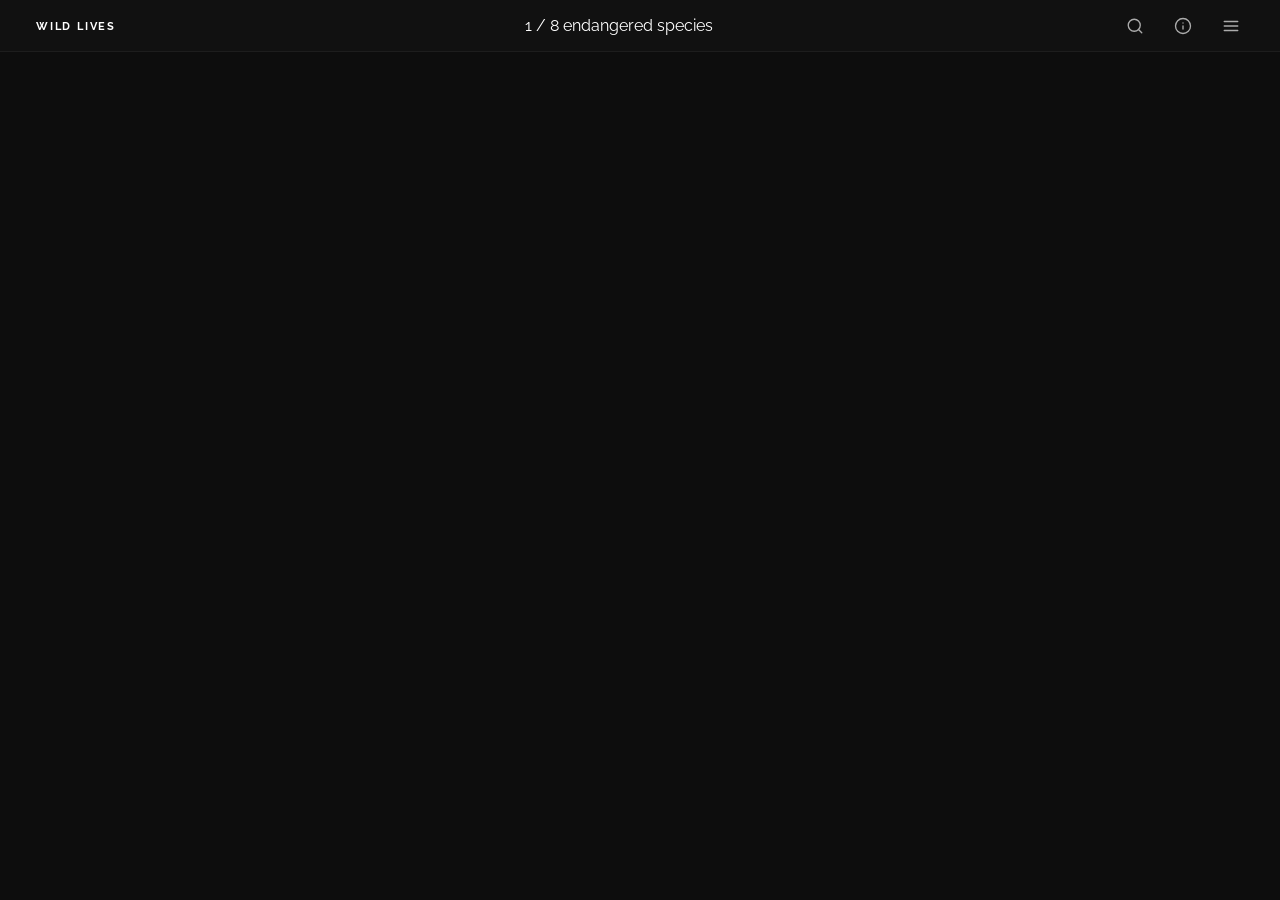
==== commit b58c5fb6: "feat: replace detail modal with fact viewer HTML" ====
--- a/index.html
+++ b/index.html
@@ -17,6 +17,10 @@
   <!-- ── Minimal Header ── -->
   <header class="site-header">
     <span class="site-name">Wild Lives</span>
+    <div class="species-counter" id="species-counter" aria-live="polite" aria-label="Species position">
+      <span class="counter-num"><span id="counter-current">1</span><span class="counter-sep"> / </span><span id="counter-total">8</span></span>
+      <span class="counter-label">endangered species</span>
+    </div>
     <div class="header-icons">
       <button class="icon-btn" aria-label="Search">
         <svg width="18" height="18" viewBox="0 0 24 24" fill="none" stroke="currentColor" stroke-width="1.8" stroke-linecap="round" stroke-linejoin="round">
@@ -39,48 +43,18 @@
   <!-- ── Vertical Accordion Panels ── -->
   <main class="panels-area" id="panels-area" role="main" aria-label="Species gallery"></main>
 
-  <!-- ── Species Detail Modal ── -->
-  <div class="modal-overlay" id="detail-modal" hidden aria-modal="true" role="dialog" aria-labelledby="modal-name">
-    <div class="modal-backdrop" id="detail-backdrop"></div>
-    <div class="modal-card" role="document">
-      <button class="btn-close" id="close-detail" aria-label="Close details">&#x2715;</button>
-      <div class="modal-art-area" id="modal-art"></div>
-      <div class="modal-content">
-        <div class="modal-header-row">
-          <span class="status-badge" id="modal-status"></span>
-          <div>
-            <h2 class="modal-title" id="modal-name"></h2>
-            <p class="scientific-name" id="modal-scientific"></p>
-          </div>
-        </div>
-        <div class="modal-stats-row">
-          <div class="stat-chip">
-            <svg width="14" height="14" viewBox="0 0 24 24" fill="none" stroke="currentColor" stroke-width="2"><circle cx="12" cy="12" r="10"/><line x1="12" y1="8" x2="12" y2="12"/><line x1="12" y1="16" x2="12.01" y2="16"/></svg>
-            <span id="modal-population"></span>
-          </div>
-          <div class="stat-chip">
-            <svg width="14" height="14" viewBox="0 0 24 24" fill="none" stroke="currentColor" stroke-width="2"><path d="M3 9l9-7 9 7v11a2 2 0 0 1-2 2H5a2 2 0 0 1-2-2z"/></svg>
-            <span id="modal-habitat"></span>
-          </div>
-        </div>
-        <div class="threat-box" id="modal-threat"></div>
-        <ul class="facts-list" id="modal-facts"></ul>
-        <button class="btn-play" id="btn-play" aria-label="Play mini game for this species">
-          <svg width="18" height="18" viewBox="0 0 24 24" aria-hidden="true"><polygon points="6,4 20,12 6,20" fill="currentColor"/></svg>
-          Play Game
-        </button>
-      </div>
+  <!-- ── Fact Viewer ── -->
+  <div id="fact-viewer" hidden>
+    <div class="fv-slide-area" id="fv-slide-area"></div>
+    <div class="fv-bar">
+      <div class="fv-dots" id="fv-dots"></div>
+      <div class="fv-hint" id="fv-hint">TAP TO CONTINUE</div>
+      <div class="fv-counter" id="fv-counter"></div>
     </div>
-  </div>
-
-  <!-- ── Game Modal ── -->
-  <div class="modal-overlay game-overlay" id="game-modal" hidden aria-modal="true" role="dialog" aria-label="Mini game">
-    <canvas id="game-canvas" aria-label="Game canvas"></canvas>
-    <button class="btn-close game-close-btn" id="close-game" aria-label="Close game">&#x2715;</button>
+    <button class="fv-close" id="fv-close" aria-label="Close">&#x2715;</button>
   </div>
 
   <script src="js/data.js"></script>
-  <script src="js/games/engine.js"></script>
   <script src="js/app.js"></script>
 </body>
 </html>
--- a/style/main.css
+++ b/style/main.css
@@ -103,30 +103,39 @@
   flex-direction: column;
   overflow: hidden;
   min-height: 0;
+  cursor: grab;
+  touch-action: pan-x; /* allow vertical touch drag to be handled by JS */
+}
+
+.panels-area.is-dragging {
+  cursor: grabbing;
 }
 
 /* ── Individual species panel ── */
+/* Hidden by default. CSS order ensures prev=top, active=middle, next=bottom
+   regardless of DOM index — this keeps the active panel always centered. */
 .species-panel {
-  flex: 1;
+  order: 10;        /* hidden panels pushed out of view */
+  flex: 0;
+  overflow: hidden;
   position: relative;
-  overflow: hidden;
   cursor: pointer;
   transition: flex var(--t-panel);
   -webkit-user-select: none;
   user-select: none;
 }
 
-.species-panel.is-active {
-  flex: 5;
-  cursor: pointer;
-}
-
-/* Photo placeholder — replace background-image per species */
+.species-panel.is-prev   { order: 1; flex: 1; }
+.species-panel.is-active { order: 2; flex: 5; }
+.species-panel.is-next   { order: 3; flex: 1; }
+
+/* Photo background — centered, no stretch, no crop */
 .panel-bg {
   position: absolute;
   inset: 0;
-  background-size: cover;
-  background-position: center;
+  background-size: contain;
+  background-repeat: no-repeat;
+  background-position: center center;
   filter: grayscale(1);
   transition: filter var(--t-panel);
 }
